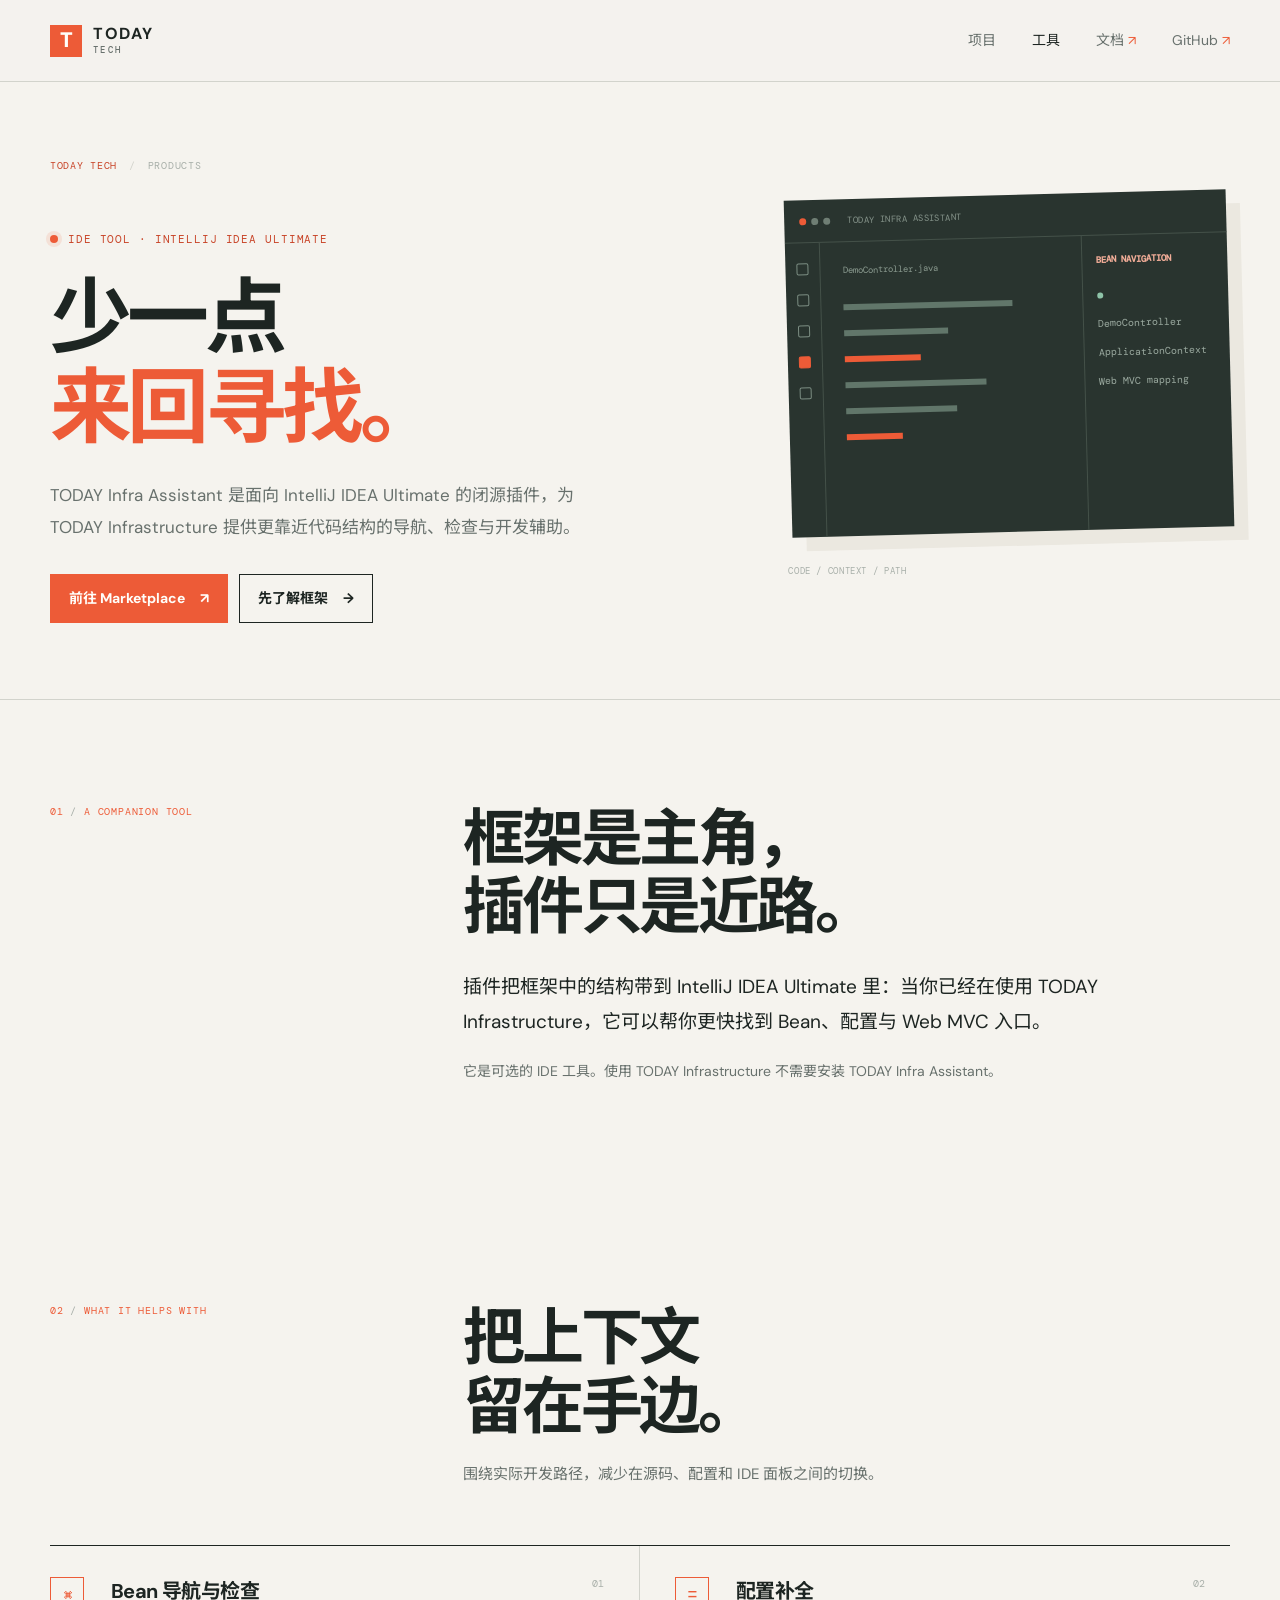
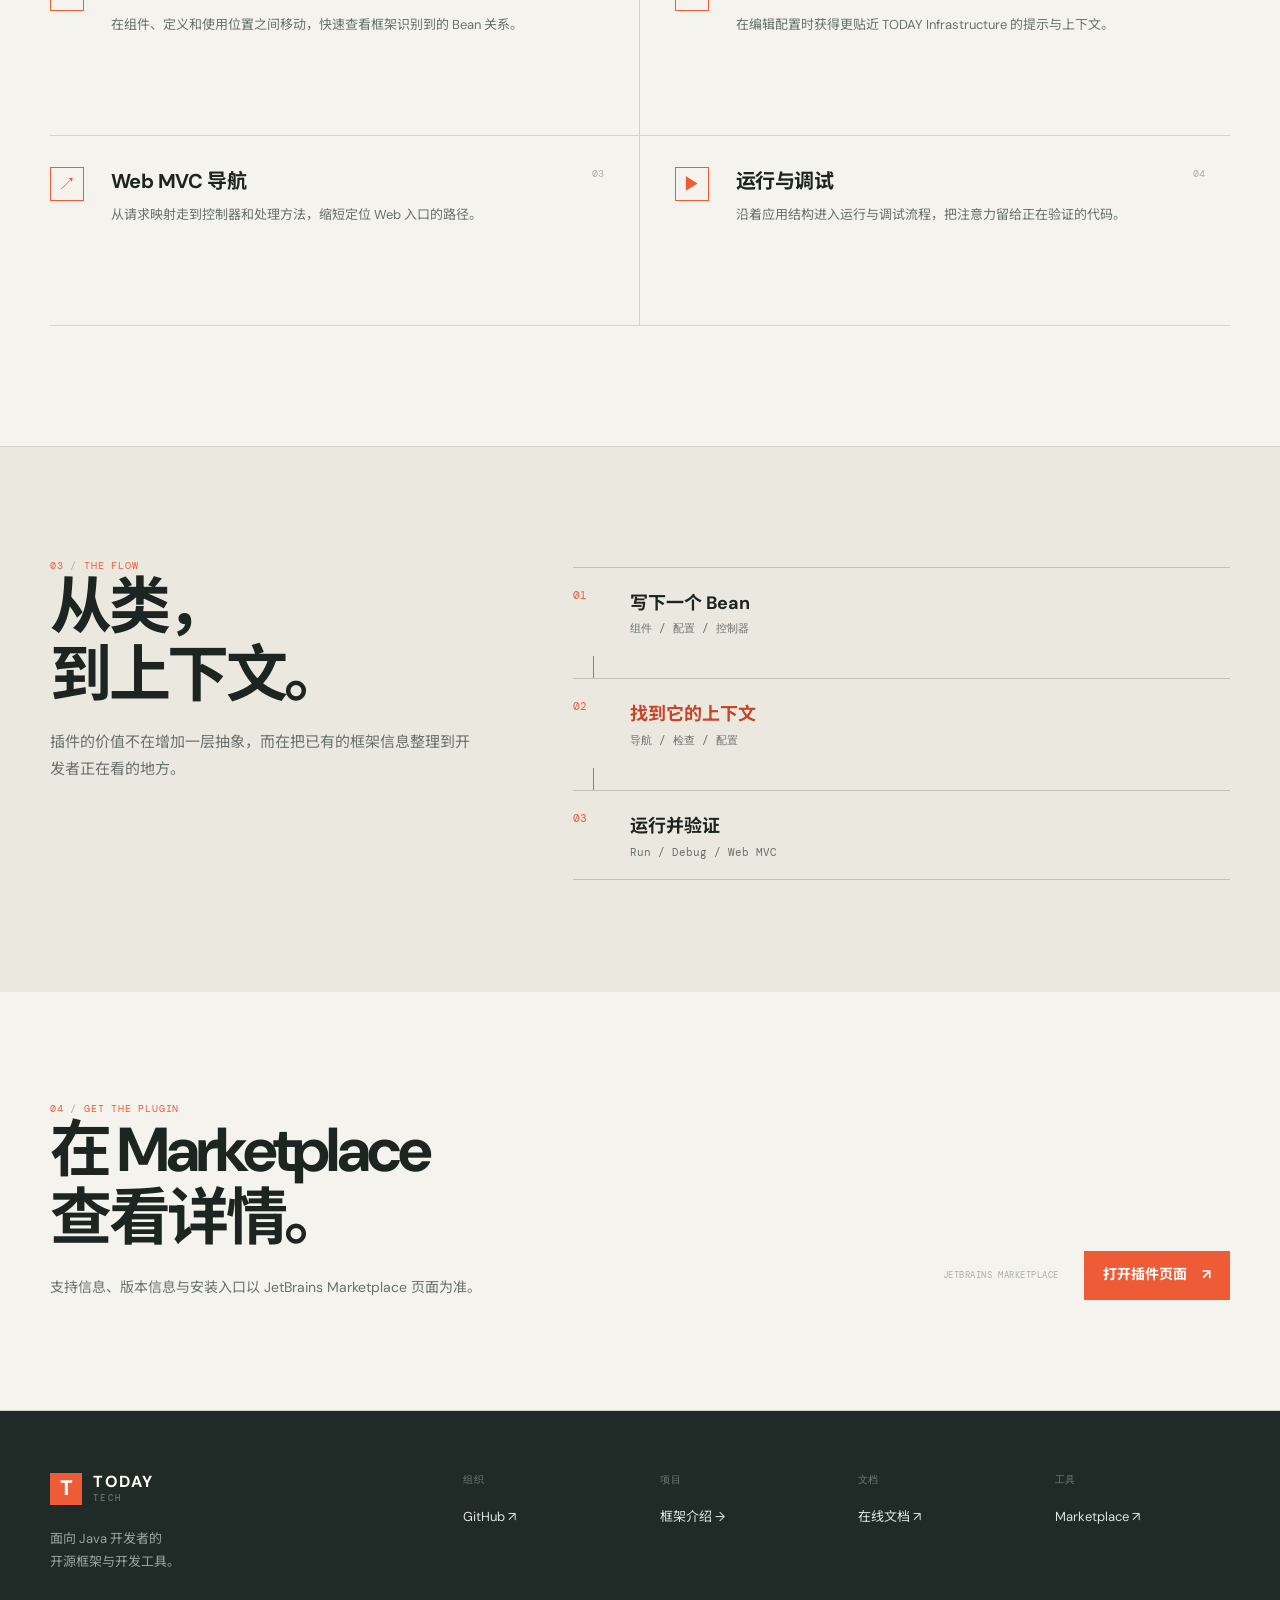
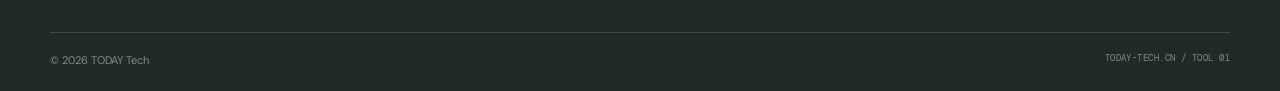
==== products/today-infra-assistant/index.html @ ea480387 "feat: build TODAY Tech static website" ====
<!doctype html>
<html lang="zh-CN">
<head>
  <meta charset="utf-8">
  <meta name="viewport" content="width=device-width, initial-scale=1">
  <meta name="description" content="TODAY Infra Assistant：面向 IntelliJ IDEA Ultimate 的 TODAY Infrastructure 开发辅助插件。">
  <title>TODAY Infra Assistant — TODAY Tech</title>
  <link rel="icon" href="../../logo.svg" type="image/svg+xml">
  <link rel="stylesheet" href="../../assets/css/site.css">
  <script src="../../assets/js/site.js" defer></script>
</head>
<body>
  <a class="skip-link" href="#main-content">跳到主要内容</a>
  <header class="site-header"><div class="container header-inner"><a class="wordmark" href="../../" aria-label="TODAY Tech 首页"><span class="wordmark-mark" aria-hidden="true">T</span><span><strong>TODAY</strong><small>TECH</small></span></a><button class="menu-toggle" type="button" aria-expanded="false" aria-controls="primary-nav"><span class="sr-only">打开导航</span><span aria-hidden="true"></span><span aria-hidden="true"></span></button><nav class="primary-nav" id="primary-nav" aria-label="主导航"><a href="../../#projects">项目</a><a href="../../#tools" aria-current="page">工具</a><a href="https://docs.today-tech.cn/today-infrastructure/" target="_blank" rel="noreferrer">文档<span class="external-mark" aria-hidden="true">↗</span></a><a href="https://github.com/today-tech" target="_blank" rel="noreferrer">GitHub<span class="external-mark" aria-hidden="true">↗</span></a></nav></div></header>

  <main id="main-content">
    <section class="page-hero assistant-hero section-rule"><div class="container page-hero-inner"><div><p class="breadcrumb"><a href="../../">TODAY TECH</a><span>/</span> PRODUCTS</p><p class="eyebrow"><span class="eyebrow-dot"></span>IDE TOOL · INTELLIJ IDEA ULTIMATE</p><h1>少一点<br><em>来回寻找。</em></h1><p class="page-lead">TODAY Infra Assistant 是面向 IntelliJ IDEA Ultimate 的闭源插件，为 TODAY Infrastructure 提供更靠近代码结构的导航、检查与开发辅助。</p><div class="button-row"><a class="button button-primary" href="https://plugins.jetbrains.com/plugin/36523-today-infra-assistant" target="_blank" rel="noreferrer">前往 Marketplace <span aria-hidden="true">↗</span></a><a class="button button-secondary" href="../../projects/today-infrastructure/">先了解框架 <span aria-hidden="true">→</span></a></div></div><div class="assistant-hero-visual" aria-hidden="true"><div class="assistant-window"><div class="window-bar"><span></span><span></span><span></span><b>TODAY INFRA ASSISTANT</b></div><div class="window-content"><div class="window-sidebar"><i></i><i></i><i></i><i class="on"></i><i></i></div><div class="window-code"><small>DemoController.java</small><div class="window-line w1"></div><div class="window-line w2"></div><div class="window-line w3 orange"></div><div class="window-line w4"></div><div class="window-line w5"></div><div class="window-line w6 orange"></div></div><div class="window-inspector"><strong>BEAN NAVIGATION</strong><span class="inspector-dot"></span><p>DemoController</p><p>ApplicationContext</p><p>Web MVC mapping</p></div></div></div><span class="visual-note">CODE / CONTEXT / PATH</span></div></div></section>

    <section class="content-section compact-section"><div class="container two-column-intro"><p class="section-index">01 <span>/</span> A COMPANION TOOL</p><div><h2>框架是主角，<br>插件只是近路。</h2><p class="large-copy">插件把框架中的结构带到 IntelliJ IDEA Ultimate 里：当你已经在使用 TODAY Infrastructure，它可以帮你更快找到 Bean、配置与 Web MVC 入口。</p><p class="muted-copy">它是可选的 IDE 工具。使用 TODAY Infrastructure 不需要安装 TODAY Infra Assistant。</p></div></div></section>

    <section class="features-section section-rule"><div class="container"><div class="section-heading"><p class="section-index">02 <span>/</span> WHAT IT HELPS WITH</p><div><h2>把上下文<br>留在手边。</h2><p class="heading-description">围绕实际开发路径，减少在源码、配置和 IDE 面板之间的切换。</p></div></div><div class="assistant-features"><article><span class="feature-icon">⌘</span><div><h3>Bean 导航与检查</h3><p>在组件、定义和使用位置之间移动，快速查看框架识别到的 Bean 关系。</p></div><span class="feature-number">01</span></article><article><span class="feature-icon">=</span><div><h3>配置补全</h3><p>在编辑配置时获得更贴近 TODAY Infrastructure 的提示与上下文。</p></div><span class="feature-number">02</span></article><article><span class="feature-icon">↗</span><div><h3>Web MVC 导航</h3><p>从请求映射走到控制器和处理方法，缩短定位 Web 入口的路径。</p></div><span class="feature-number">03</span></article><article><span class="feature-icon">▶</span><div><h3>运行与调试</h3><p>沿着应用结构进入运行与调试流程，把注意力留给正在验证的代码。</p></div><span class="feature-number">04</span></article></div></div></section>

    <section class="workflow-section"><div class="container workflow-grid"><div><p class="section-index">03 <span>/</span> THE FLOW</p><h2>从类，<br>到上下文。</h2><p class="heading-description">插件的价值不在增加一层抽象，而在把已有的框架信息整理到开发者正在看的地方。</p></div><div class="flow-diagram"><div class="flow-step"><span>01</span><strong>写下一个 Bean</strong><small>组件 / 配置 / 控制器</small></div><div class="flow-connector"></div><div class="flow-step active"><span>02</span><strong>找到它的上下文</strong><small>导航 / 检查 / 配置</small></div><div class="flow-connector"></div><div class="flow-step"><span>03</span><strong>运行并验证</strong><small>Run / Debug / Web MVC</small></div></div></div></section>

    <section class="marketplace-section section-rule"><div class="container marketplace-box"><div><p class="section-index">04 <span>/</span> GET THE PLUGIN</p><h2>在 Marketplace<br>查看详情。</h2><p>支持信息、版本信息与安装入口以 JetBrains Marketplace 页面为准。</p></div><div class="marketplace-action"><span class="marketplace-label">JETBRAINS MARKETPLACE</span><a class="button button-primary" href="https://plugins.jetbrains.com/plugin/36523-today-infra-assistant" target="_blank" rel="noreferrer">打开插件页面 <span aria-hidden="true">↗</span></a></div></div></section>
  </main>
  <footer class="site-footer"><div class="container footer-grid"><div class="footer-brand"><a class="wordmark wordmark-footer" href="../../"><span class="wordmark-mark" aria-hidden="true">T</span><span><strong>TODAY</strong><small>TECH</small></span></a><p>面向 Java 开发者的<br>开源框架与开发工具。</p></div><div class="footer-links"><div><span>组织</span><a href="https://github.com/today-tech" target="_blank" rel="noreferrer">GitHub ↗</a></div><div><span>项目</span><a href="../../projects/today-infrastructure/">框架介绍 →</a></div><div><span>文档</span><a href="https://docs.today-tech.cn/today-infrastructure/" target="_blank" rel="noreferrer">在线文档 ↗</a></div><div><span>工具</span><a href="https://plugins.jetbrains.com/plugin/36523-today-infra-assistant" target="_blank" rel="noreferrer">Marketplace ↗</a></div></div></div><div class="container footer-bottom"><span>© <span data-current-year>2026</span> TODAY Tech</span><span class="mono">TODAY-TECH.CN / TOOL 01</span></div></footer>
</body>
</html>
---- assets/css/site.css ----
@import url('https://fonts.googleapis.com/css2?family=DM+Mono:wght@400;500&family=DM+Sans:wght@400;500;600;700&family=Noto+Sans+SC:wght@400;500;700;900&display=swap');

:root {
  --paper: #f5f3ee;
  --paper-deep: #ebe8e0;
  --ink: #1d2522;
  --muted: #68716d;
  --faint: #a8afa9;
  --line: #d2d3cc;
  --accent: #ed5b37;
  --accent-dark: #c84428;
  --night: #202a27;
  --white: #fffefa;
  --mono: 'DM Mono', 'SFMono-Regular', Consolas, monospace;
  --sans: 'DM Sans', 'Noto Sans SC', -apple-system, BlinkMacSystemFont, 'Segoe UI', sans-serif;
  --max: 1180px;
}

* { box-sizing: border-box; }
html { scroll-behavior: smooth; }
body { margin: 0; background: var(--paper); color: var(--ink); font-family: var(--sans); font-size: 16px; line-height: 1.7; }
body::selection { background: var(--accent); color: var(--white); }
a { color: inherit; text-decoration: none; }
a:focus-visible, button:focus-visible { outline: 3px solid var(--accent); outline-offset: 4px; }
button { font: inherit; }
.container { width: min(calc(100% - 72px), var(--max)); margin: 0 auto; }
.section-rule { border-bottom: 1px solid var(--line); }
.sr-only { position: absolute; width: 1px; height: 1px; padding: 0; margin: -1px; overflow: hidden; clip: rect(0,0,0,0); white-space: nowrap; border: 0; }
.skip-link { position: fixed; z-index: 20; top: 12px; left: 12px; transform: translateY(-150%); padding: 8px 14px; background: var(--accent); color: var(--white); font-weight: 700; }
.skip-link:focus { transform: translateY(0); }
.mono, code, .eyebrow, .section-index, .project-badge, .breadcrumb, .marketplace-label { font-family: var(--mono); }

.site-header { height: 82px; border-bottom: 1px solid var(--line); background: rgba(245,243,238,.94); position: relative; z-index: 5; }
.header-inner { height: 100%; display: flex; align-items: center; justify-content: space-between; }
.wordmark { display: inline-flex; align-items: center; gap: 11px; line-height: 1; }
.wordmark-mark { display: grid; width: 32px; height: 32px; place-items: center; background: var(--accent); color: var(--white); font-size: 21px; font-weight: 900; letter-spacing: -.08em; }
.wordmark strong, .wordmark small { display: block; }
.wordmark strong { font-size: 16px; letter-spacing: .1em; }
.wordmark small { margin-top: 4px; color: var(--muted); font: 500 9px/1 var(--mono); letter-spacing: .25em; }
.primary-nav { display: flex; align-items: center; gap: 36px; font-size: 14px; }
.primary-nav a { color: var(--muted); transition: color .2s ease; }
.primary-nav a:hover, .primary-nav a[aria-current='page'] { color: var(--ink); }
.external-mark { margin-left: 4px; color: var(--accent); font-size: 13px; }
.menu-toggle { display: none; border: 0; background: transparent; padding: 10px; cursor: pointer; }
.menu-toggle > span:not(.sr-only) { display: block; width: 22px; height: 1px; margin: 5px; background: var(--ink); }

.hero { overflow: hidden; }
.hero-grid { min-height: 642px; display: grid; grid-template-columns: minmax(0, 1fr) minmax(460px, 1fr); align-items: center; gap: 55px; padding: 74px 0 64px; }
.eyebrow { display: flex; align-items: center; gap: 10px; margin: 0 0 24px; color: var(--accent-dark); font-size: 11px; letter-spacing: .08em; }
.eyebrow-dot { width: 8px; height: 8px; border-radius: 50%; background: var(--accent); box-shadow: 0 0 0 4px rgba(237,91,55,.12); }
h1, h2, h3, p { margin-top: 0; }
h1, h2, h3 { letter-spacing: -.055em; line-height: 1.1; }
h1 { margin-bottom: 27px; font-size: clamp(54px, 7vw, 88px); font-weight: 700; }
h1 em, h2 em { color: var(--accent); font-style: normal; }
.hero-intro, .page-lead { max-width: 520px; margin-bottom: 31px; color: var(--muted); font-size: 17px; line-height: 1.85; }
.button-row { display: flex; flex-wrap: wrap; gap: 11px; align-items: center; }
.button { display: inline-flex; min-height: 49px; align-items: center; justify-content: center; gap: 15px; padding: 11px 18px; border: 1px solid var(--ink); font-size: 14px; font-weight: 700; transition: transform .2s ease, background .2s ease, color .2s ease; }
.button:hover { transform: translateY(-2px); }
.button-primary { border-color: var(--accent); background: var(--accent); color: var(--white); }
.button-primary:hover { border-color: var(--accent-dark); background: var(--accent-dark); }
.button-secondary { background: transparent; }
.button-secondary:hover { background: var(--ink); color: var(--white); }
.hero-note { display: flex; align-items: center; gap: 14px; margin: 30px 0 0; color: var(--faint); font-size: 12px; }
.hero-note .mono { color: var(--accent-dark); font-size: 10px; letter-spacing: .06em; }
.hero-diagram { width: 100%; color: var(--line); }
.hero-diagram svg { display: block; width: 100%; height: auto; overflow: visible; }
.diagram-line { fill: none; stroke: var(--accent); stroke-width: 1.5; stroke-dasharray: 5 6; }
.diagram-line-muted { stroke: #9aa49e; }
.diagram-node rect { fill: var(--paper); stroke: #8f9992; stroke-width: 1.2; }
.diagram-node-core rect { fill: var(--night); stroke: var(--night); }
.diagram-node text, .diagram-label text { font-family: var(--sans); }
.diagram-node .node-kicker { fill: var(--accent); font: 10px var(--mono); letter-spacing: .05em; }
.diagram-node-core .node-kicker { fill: #f6a893; }
.diagram-node .node-title { fill: var(--ink); font-size: 19px; font-weight: 700; }
.diagram-node-core .node-title { fill: var(--white); }
.diagram-node circle { fill: var(--accent); }
.diagram-label rect { fill: var(--accent); }
.diagram-label-light rect { fill: var(--paper-deep); }
.diagram-label text { fill: var(--white); font-size: 11px; }
.diagram-label-light text { fill: var(--muted); }
.diagram-caption, .diagram-baseline { fill: #9ba39d; font: 10px var(--mono); letter-spacing: .04em; }
.diagram-baseline { stroke: #c4c8c1; fill: none; }

.intro-strip { background: var(--night); color: var(--white); }
.intro-strip-inner { display: grid; grid-template-columns: 1fr 2fr; align-items: center; gap: 30px; padding: 55px 0 59px; }
.section-index { margin-bottom: 0; color: var(--accent); font-size: 10px; letter-spacing: .08em; line-height: 1.4; }
.section-index span { color: var(--faint); }
.intro-statement { margin: 0; font-size: clamp(22px, 3vw, 32px); font-weight: 500; letter-spacing: -.035em; line-height: 1.55; }

.content-section { padding: 122px 0; }
.section-heading { display: grid; grid-template-columns: 1fr 2fr; gap: 30px; margin-bottom: 57px; }
.section-heading h2, .two-column-intro h2, .start-box h2, .quickstart-grid h2, .details-grid h2, .cta-box h2, .workflow-grid h2, .marketplace-box h2 { margin-bottom: 20px; font-size: clamp(38px, 5vw, 62px); font-weight: 700; }
.heading-description { max-width: 420px; margin-bottom: 0; color: var(--muted); font-size: 15px; line-height: 1.8; }
.feature-project { display: grid; grid-template-columns: 1.35fr 1fr; min-height: 420px; border-top: 1px solid var(--ink); border-bottom: 1px solid var(--ink); }
.feature-project-main { padding: 58px 50px 57px 0; }
.project-identity { display: flex; align-items: center; gap: 13px; margin-bottom: 23px; }
.project-identity img { width: 32px; height: 32px; object-fit: contain; }
.project-identity .project-badge { margin-bottom: 0; }
.project-badge { margin-bottom: 23px; color: var(--accent-dark); font-size: 10px; letter-spacing: .06em; }
.project-badge span { padding: 0 5px; color: var(--faint); }
.feature-project h3, .tool-feature h3 { margin-bottom: 22px; font-size: clamp(43px, 6vw, 70px); }
.feature-project h3 span, .tool-feature h3 span { color: var(--accent); }
.feature-project-main p, .tool-feature-copy p { max-width: 510px; margin-bottom: 27px; color: var(--muted); line-height: 1.85; }
.text-link { display: inline-flex; align-items: center; gap: 12px; border-bottom: 1px solid currentColor; padding-bottom: 2px; color: var(--accent-dark); font-weight: 700; font-size: 14px; }
.text-link span { font-size: 20px; line-height: 12px; transition: transform .2s ease; }
.text-link:hover span { transform: translateX(4px); }
.feature-project-aside { padding: 58px 0 35px 50px; border-left: 1px solid var(--line); }
.aside-label { margin-bottom: 22px; color: var(--faint); font: 10px var(--mono); letter-spacing: .08em; }
.capability-list { padding: 0; margin: 0; list-style: none; }
.capability-list li { display: grid; grid-template-columns: 35px 1fr; gap: 2px 12px; padding: 17px 0; border-top: 1px solid var(--line); }
.capability-list li:last-child { border-bottom: 1px solid var(--line); }
.capability-list span { grid-row: span 2; color: var(--accent); font: 10px var(--mono); }
.capability-list strong { font-size: 15px; }
.capability-list small { color: var(--muted); font-size: 12px; }

.tool-section { padding-top: 0; }
.tool-feature { display: grid; grid-template-columns: 1fr 1fr; gap: 70px; align-items: center; padding: 64px 0; border-top: 1px solid var(--line); border-bottom: 1px solid var(--line); }
.tool-feature-copy h3 { margin-bottom: 22px; }
.tool-sketch { min-height: 335px; padding: 12px; background: #27322e; box-shadow: 18px 18px 0 var(--paper-deep); transform: rotate(1.5deg); color: #ccd3cd; font-family: var(--mono); font-size: 10px; }
.tool-sketch-top, .tool-sketch-foot { display: flex; justify-content: space-between; padding: 8px 9px; color: #7f9187; font-size: 9px; letter-spacing: .05em; }
.tool-sketch-body { display: grid; grid-template-columns: 32px 1fr 145px; min-height: 245px; border: 1px solid #41504a; }
.sketch-tree { padding: 17px 10px; border-right: 1px solid #41504a; }
.sketch-tree i { display: block; width: 11px; height: 11px; margin-bottom: 16px; border: 1px solid #7c9185; border-radius: 2px; }
.sketch-tree i.active { background: var(--accent); border-color: var(--accent); }
.sketch-editor { padding: 31px 23px; border-right: 1px solid #41504a; }
.code-line { display: block; height: 6px; margin-bottom: 17px; background: #60766b; }
.code-line.long { width: 78%; }.code-line.mid { width: 53%; }.code-line.short { width: 35%; }.code-line.shorter { width: 24%; }.code-line.accent { background: var(--accent); }
.sketch-panel { padding: 17px 13px; color: #84958b; }
.panel-title { display: block; margin-bottom: 18px; color: #f1b19f; font-size: 9px; }.panel-item { display: block; margin: 13px 0; }.active-item { color: #e9eee9; }
.tool-sketch-foot { border-top: 1px solid #41504a; }

.start-section { padding: 90px 0; background: var(--accent); color: var(--white); }
.start-box { display: grid; grid-template-columns: 1fr 1fr; gap: 50px; align-items: end; }
.start-box .section-index { color: #ffd5c8; }.start-box .section-index span { color: #faac99; }.start-box h2 { margin-bottom: 0; }.start-copy { max-width: 400px; }.start-copy p { margin-bottom: 24px; color: #ffe9e2; line-height: 1.85; }.text-link-light { color: var(--white); }

.site-footer { padding: 62px 0 22px; background: var(--night); color: var(--white); }
.footer-grid { display: grid; grid-template-columns: 1fr 2fr; gap: 30px; padding-bottom: 58px; }
.wordmark-footer .wordmark-mark { background: var(--accent); }.footer-brand p { margin: 22px 0 0; color: #99a39e; font-size: 13px; line-height: 1.8; }
.footer-links { display: grid; grid-template-columns: repeat(4, 1fr); gap: 22px; }.footer-links div > span { display: block; margin-bottom: 15px; color: #6f7b75; font: 10px var(--mono); letter-spacing: .06em; }.footer-links a { color: #dfe5df; font-size: 13px; }.footer-links a:hover { color: var(--accent); }
.footer-bottom { display: flex; justify-content: space-between; padding-top: 18px; border-top: 1px solid #3d4943; color: #7f8c85; font-size: 11px; }.footer-bottom .mono { font-size: 9px; letter-spacing: .05em; }

/* Interior pages */
.page-hero { min-height: 590px; display: flex; align-items: center; overflow: hidden; }
.page-hero-inner { display: grid; grid-template-columns: 1.15fr .85fr; gap: 70px; align-items: center; padding: 75px 0 78px; }
.breadcrumb { display: flex; gap: 12px; margin-bottom: 56px; color: var(--faint); font-size: 10px; letter-spacing: .07em; }.breadcrumb a { color: var(--accent-dark); }.breadcrumb span { color: var(--line); }
.page-hero h1 { font-size: clamp(53px, 7vw, 82px); }.page-lead { max-width: 575px; }
.page-hero-aside { min-height: 335px; position: relative; display: flex; flex-direction: column; justify-content: center; padding: 48px; border: 1px solid var(--line); background: var(--paper-deep); }.framework-mark::before, .framework-mark::after { content: ''; position: absolute; background: var(--accent); }.framework-mark::before { top: 28px; right: 28px; width: 9px; height: 9px; }.framework-mark::after { right: 30px; bottom: 28px; width: 70px; height: 1px; }.framework-mark img { position: absolute; top: 32px; left: 38px; width: 40px; height: 40px; object-fit: contain; }.framework-mark span { color: var(--accent-dark); font: 12px var(--mono); letter-spacing: .13em; }.framework-mark strong { margin: -15px 0 0 -6px; color: var(--night); font-size: clamp(190px, 24vw, 300px); line-height: .95; letter-spacing: -.16em; }.framework-mark small { position: absolute; right: 38px; bottom: 48px; color: var(--muted); font-size: 13px; line-height: 1.7; }
.compact-section { padding-top: 105px; padding-bottom: 110px; }.two-column-intro { display: grid; grid-template-columns: 1fr 2fr; gap: 30px; }.two-column-intro h2 { margin-bottom: 28px; }.large-copy { max-width: 650px; margin-bottom: 19px; font-size: 19px; line-height: 1.85; }.muted-copy { max-width: 650px; margin-bottom: 0; color: var(--muted); font-size: 14px; line-height: 1.85; }
.capabilities-section { padding: 110px 0 120px; background: var(--paper-deep); }.capabilities-grid { display: grid; grid-template-columns: repeat(3, 1fr); border-top: 1px solid var(--line); border-left: 1px solid var(--line); }.capabilities-grid article { min-height: 218px; padding: 29px 30px; border-right: 1px solid var(--line); border-bottom: 1px solid var(--line); }.capability-number { color: var(--accent); font: 10px var(--mono); }.capabilities-grid h3 { margin: 28px 0 9px; font-size: 22px; letter-spacing: -.03em; }.capabilities-grid p { margin: 0; color: var(--muted); font-size: 13px; line-height: 1.8; }.capabilities-grid code { color: var(--accent-dark); font-size: 12px; }
.quickstart-section { padding: 120px 0; }.quickstart-grid { display: grid; grid-template-columns: .8fr 1.2fr; gap: 85px; align-items: start; }.quickstart-grid .heading-description { margin-top: 32px; }.code-card { overflow: hidden; background: var(--night); color: #d7ded8; box-shadow: 14px 14px 0 var(--paper-deep); }.code-card-head, .code-card-foot { display: flex; justify-content: space-between; padding: 14px 20px; border-bottom: 1px solid #3d4943; color: #89958e; font: 10px var(--mono); }.code-card-foot { border-top: 1px solid #3d4943; border-bottom: 0; }.code-card pre { min-height: 310px; margin: 0; padding: 28px 25px; overflow: auto; font: 13px/1.9 var(--mono); }.code-annotation { color: #f59c7e; }.code-keyword { color: #95c6bd; }.code-string { color: #efc579; }
.details-section { padding: 110px 0; background: var(--paper-deep); }.details-grid { display: grid; grid-template-columns: 1fr 2fr; gap: 30px; }.details-list > div { display: grid; grid-template-columns: 1fr 1fr; gap: 3px 20px; padding: 18px 0; border-top: 1px solid var(--line); }.details-list > div:last-child { border-bottom: 1px solid var(--line); }.details-list span { color: var(--muted); font: 11px var(--mono); }.details-list strong { text-align: right; font-size: 14px; }.details-list p { grid-column: 1 / -1; margin: 6px 0 0; color: var(--muted); font-size: 13px; }.details-list code { color: var(--accent-dark); }
.cta-section { padding: 95px 0; background: var(--accent); color: var(--white); }.cta-box { display: flex; justify-content: space-between; align-items: end; gap: 30px; }.cta-box .section-index { color: #ffd5c8; }.cta-box h2 { margin-bottom: 0; }.cta-box .button-primary { border-color: var(--white); background: var(--white); color: var(--accent-dark); }.cta-box .button-primary:hover { background: var(--night); border-color: var(--night); color: var(--white); }

.assistant-hero { background: var(--paper); }.assistant-hero .page-hero-inner { padding-bottom: 76px; }.assistant-hero-visual { position: relative; padding: 18px 0 25px 30px; }.assistant-window { position: relative; overflow: hidden; background: #29342f; color: #cbd6cd; box-shadow: 14px 14px 0 var(--paper-deep); transform: rotate(-1.5deg); }.window-bar { display: flex; align-items: center; gap: 5px; padding: 15px; border-bottom: 1px solid #445149; }.window-bar > span { width: 7px; height: 7px; border-radius: 50%; background: #6f7e74; }.window-bar > span:first-child { background: var(--accent); }.window-bar b { margin-left: 12px; color: #85938a; font: 9px var(--mono); letter-spacing: .05em; }.window-content { display: grid; grid-template-columns: 35px 1fr 145px; min-height: 294px; }.window-sidebar { padding: 20px 11px; border-right: 1px solid #445149; }.window-sidebar i { display: block; width: 12px; height: 12px; margin-bottom: 19px; border: 1px solid #7c8e83; border-radius: 2px; }.window-sidebar i.on { border-color: var(--accent); background: var(--accent); }.window-code { padding: 22px; border-right: 1px solid #445149; }.window-code small { display: block; margin-bottom: 28px; color: #8c9c91; font: 9px var(--mono); }.window-line { height: 6px; margin-bottom: 20px; background: #61766a; }.window-line.w1 { width: 78%; }.window-line.w2 { width: 48%; }.window-line.w3 { width: 35%; }.window-line.w4 { width: 65%; }.window-line.w5 { width: 51%; }.window-line.w6 { width: 26%; }.window-line.orange { background: var(--accent); }.window-inspector { padding: 18px 14px; font: 10px var(--mono); }.window-inspector strong { display: block; margin-bottom: 23px; color: #f2ad98; font-size: 9px; }.window-inspector p { margin: 15px 0; color: #9baaa0; line-height: 1.4; }.inspector-dot { display: inline-block; width: 6px; height: 6px; margin-right: 6px; border-radius: 50%; background: #8ec3a8; }.visual-note { display: block; margin-top: 33px; color: var(--faint); font: 9px var(--mono); letter-spacing: .07em; }
.features-section { padding: 110px 0 120px; }.assistant-features { display: grid; grid-template-columns: 1fr 1fr; border-top: 1px solid var(--ink); }.assistant-features article { display: grid; grid-template-columns: 46px 1fr 30px; gap: 15px; min-height: 190px; padding: 31px 25px 31px 0; border-bottom: 1px solid var(--line); }.assistant-features article:nth-child(odd) { border-right: 1px solid var(--line); padding-right: 35px; }.assistant-features article:nth-child(even) { padding-left: 35px; }.feature-icon { display: grid; width: 34px; height: 34px; place-items: center; border: 1px solid var(--accent); color: var(--accent); font: 18px var(--mono); }.assistant-features h3 { margin: 3px 0 11px; font-size: 20px; letter-spacing: -.03em; }.assistant-features p { margin: 0; color: var(--muted); font-size: 13px; line-height: 1.8; }.feature-number { color: var(--faint); font: 10px var(--mono); text-align: right; }
.workflow-section { padding: 112px 0; background: var(--paper-deep); }.workflow-grid { display: grid; grid-template-columns: .8fr 1.2fr; gap: 85px; }.flow-diagram { padding-top: 8px; }.flow-step { display: grid; grid-template-columns: 42px 1fr; gap: 3px 15px; padding: 20px 0; border-top: 1px solid #bfc3bb; }.flow-step:last-child { border-bottom: 1px solid #bfc3bb; }.flow-step span { grid-row: span 2; color: var(--accent); font: 11px var(--mono); }.flow-step strong { font-size: 18px; }.flow-step small { color: var(--muted); font: 11px var(--mono); }.flow-step.active strong { color: var(--accent-dark); }.flow-connector { width: 1px; height: 22px; margin-left: 20px; background: var(--accent); }
.marketplace-section { padding: 110px 0; }.marketplace-box { display: flex; justify-content: space-between; align-items: end; gap: 50px; }.marketplace-box h2 { margin-bottom: 24px; }.marketplace-box p:not(.section-index) { margin-bottom: 0; color: var(--muted); font-size: 14px; }.marketplace-action { display: flex; align-items: center; gap: 25px; }.marketplace-label { color: var(--faint); font-size: 9px; letter-spacing: .06em; }

@media (max-width: 900px) {
  .container { width: min(calc(100% - 48px), var(--max)); }
  .hero-grid, .page-hero-inner { grid-template-columns: 1fr; gap: 50px; }.hero-grid { padding-top: 70px; }.hero-diagram { max-width: 650px; margin: 0 auto; }.page-hero { min-height: auto; }.page-hero-aside { max-width: 510px; min-height: 285px; }.assistant-hero-visual { max-width: 600px; margin: 0 auto; }
  .feature-project, .tool-feature { gap: 30px; }.tool-feature { grid-template-columns: 1fr; }.tool-sketch { max-width: 600px; }.feature-project-main { padding-right: 25px; }.feature-project-aside { padding-left: 25px; }
  .quickstart-grid, .workflow-grid { gap: 45px; }.footer-grid { grid-template-columns: 1fr 2fr; }
}

@media (max-width: 760px) {
  .container { width: min(calc(100% - 36px), var(--max)); }.site-header { height: 70px; }.menu-toggle { display: block; }.primary-nav { display: none; position: absolute; top: 70px; right: 18px; left: 18px; padding: 13px; border: 1px solid var(--line); background: var(--paper); box-shadow: 7px 7px 0 var(--paper-deep); }.primary-nav.is-open { display: grid; gap: 0; }.primary-nav a { padding: 12px 10px; border-bottom: 1px solid var(--line); }.primary-nav a:last-child { border-bottom: 0; }
  .hero-grid { min-height: auto; padding: 65px 0 49px; }.hero-intro, .page-lead { font-size: 16px; }.hero-diagram { margin-top: 15px; margin-left: -10px; width: calc(100% + 20px); }.intro-strip-inner, .section-heading, .two-column-intro, .details-grid, .start-box, .footer-grid { grid-template-columns: 1fr; gap: 25px; }.intro-strip-inner { padding: 41px 0 45px; }.content-section { padding: 80px 0; }.section-heading { margin-bottom: 38px; }.feature-project { grid-template-columns: 1fr; }.feature-project-main { padding: 40px 0 37px; }.feature-project-aside { padding: 34px 0 12px; border-top: 1px solid var(--line); border-left: 0; }.tool-feature { padding: 40px 0; }.start-section { padding: 66px 0; }.start-copy { max-width: none; }.footer-grid { padding-bottom: 44px; }.footer-links { grid-template-columns: repeat(2, 1fr); gap: 28px 15px; }.footer-bottom { display: block; }.footer-bottom .mono { display: block; margin-top: 10px; }
  .breadcrumb { margin-bottom: 40px; }.page-hero-inner { padding: 50px 0 60px; }.page-hero-aside { min-height: 230px; }.framework-mark strong { font-size: 180px; }.framework-mark small { right: 24px; bottom: 30px; }.compact-section { padding: 75px 0 80px; }.capabilities-section, .features-section { padding: 80px 0; }.capabilities-grid { grid-template-columns: 1fr 1fr; }.capabilities-grid article { min-height: 190px; padding: 22px 18px; }.capabilities-grid h3 { margin-top: 22px; font-size: 19px; }.quickstart-section, .workflow-section, .marketplace-section, .details-section { padding: 80px 0; }.quickstart-grid, .workflow-grid { grid-template-columns: 1fr; gap: 43px; }.code-card pre { font-size: 11px; }.cta-section { padding: 70px 0; }.cta-box, .marketplace-box { display: block; }.cta-box .button, .marketplace-action { margin-top: 32px; }.assistant-features { grid-template-columns: 1fr; }.assistant-features article:nth-child(odd), .assistant-features article:nth-child(even) { padding: 25px 0; border-right: 0; }.assistant-hero-visual { padding-left: 0; }.window-content { grid-template-columns: 29px 1fr 112px; }.window-code { padding: 20px 14px; }.window-inspector { padding: 15px 9px; font-size: 9px; }
}

@media (max-width: 430px) {
  h1 { font-size: 48px; }.section-heading h2, .two-column-intro h2, .start-box h2, .quickstart-grid h2, .details-grid h2, .cta-box h2, .workflow-grid h2, .marketplace-box h2 { font-size: 38px; }.feature-project h3, .tool-feature h3 { font-size: 43px; }.button { width: 100%; }.button-row { align-items: stretch; }.hero-note { display: block; }.hero-note .mono { display: block; margin-bottom: 7px; }.capabilities-grid { grid-template-columns: 1fr; }.capabilities-grid article { min-height: auto; }.details-list strong { font-size: 12px; text-align: right; }.marketplace-action { display: block; }.marketplace-label { display: block; margin-bottom: 18px; }
}

@media (prefers-reduced-motion: reduce) { html { scroll-behavior: auto; } *, *::before, *::after { transition-duration: .01ms !important; animation-duration: .01ms !important; animation-iteration-count: 1 !important; } }
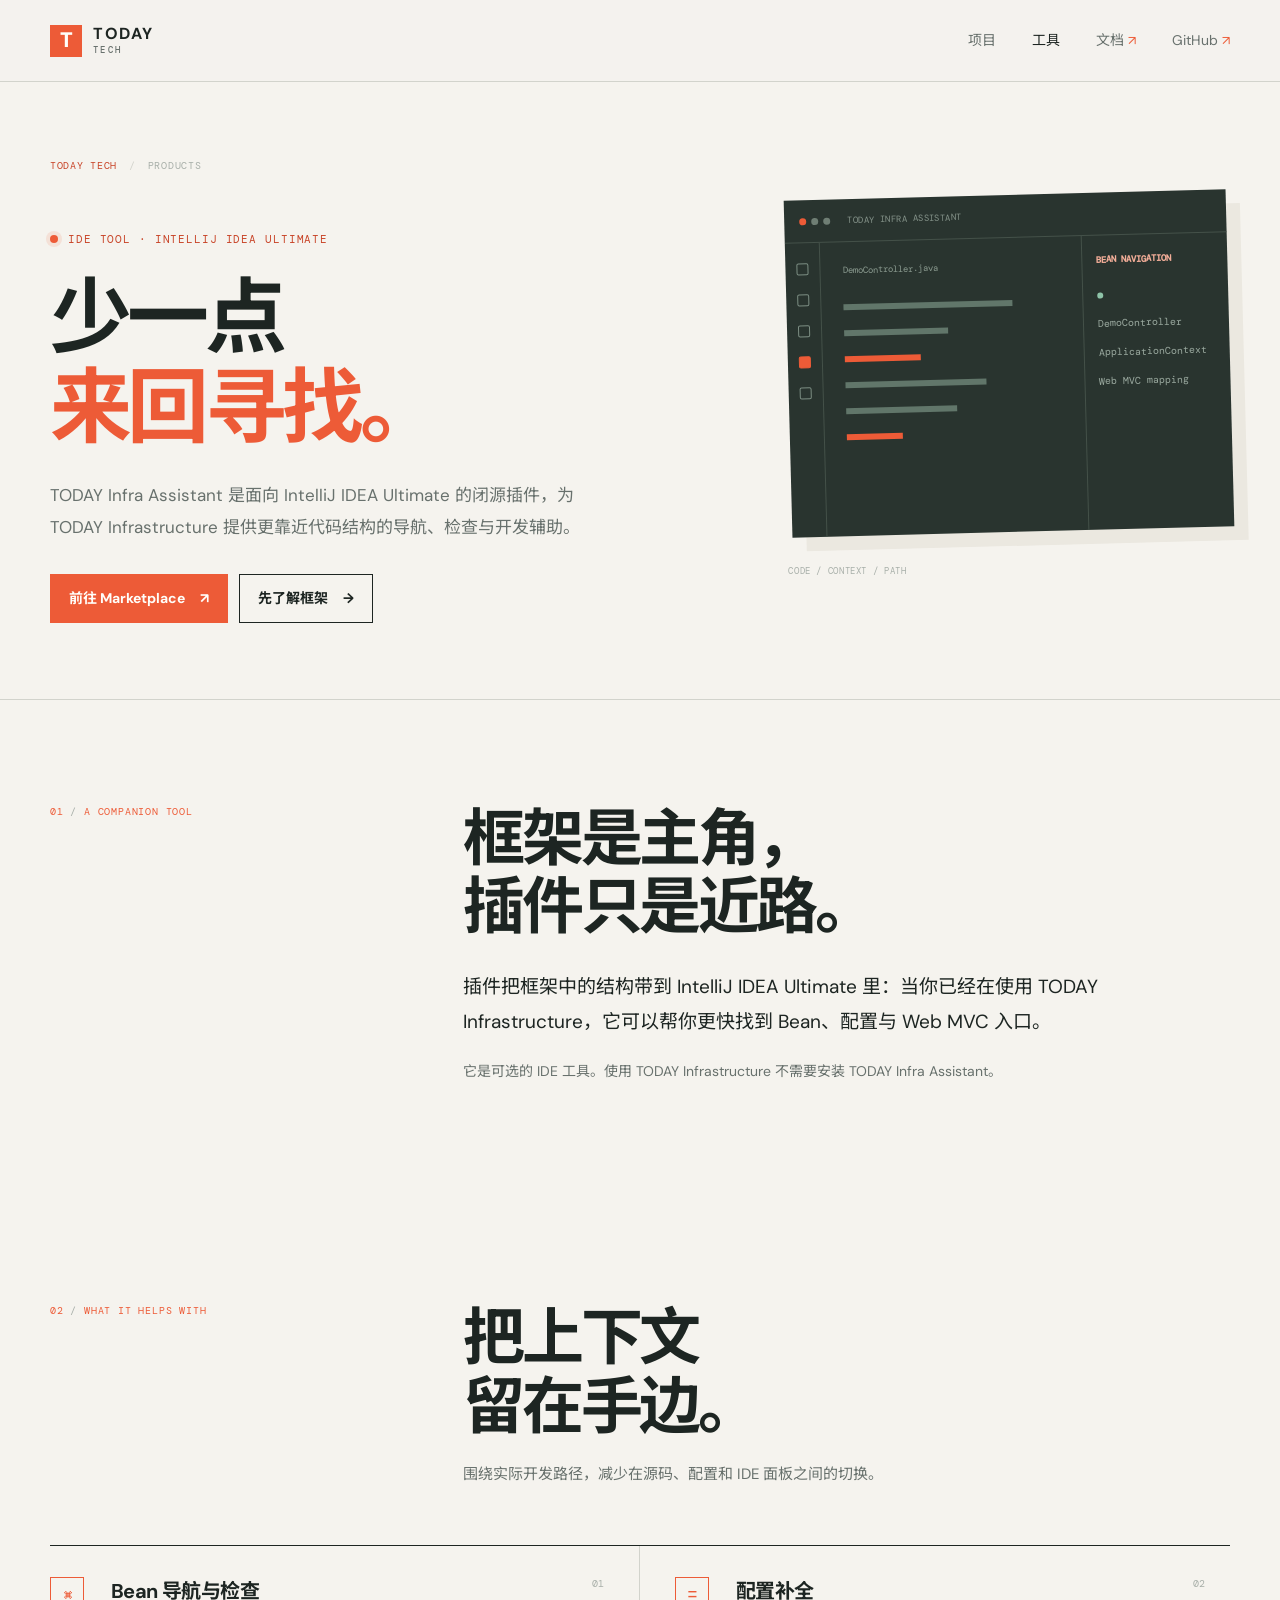
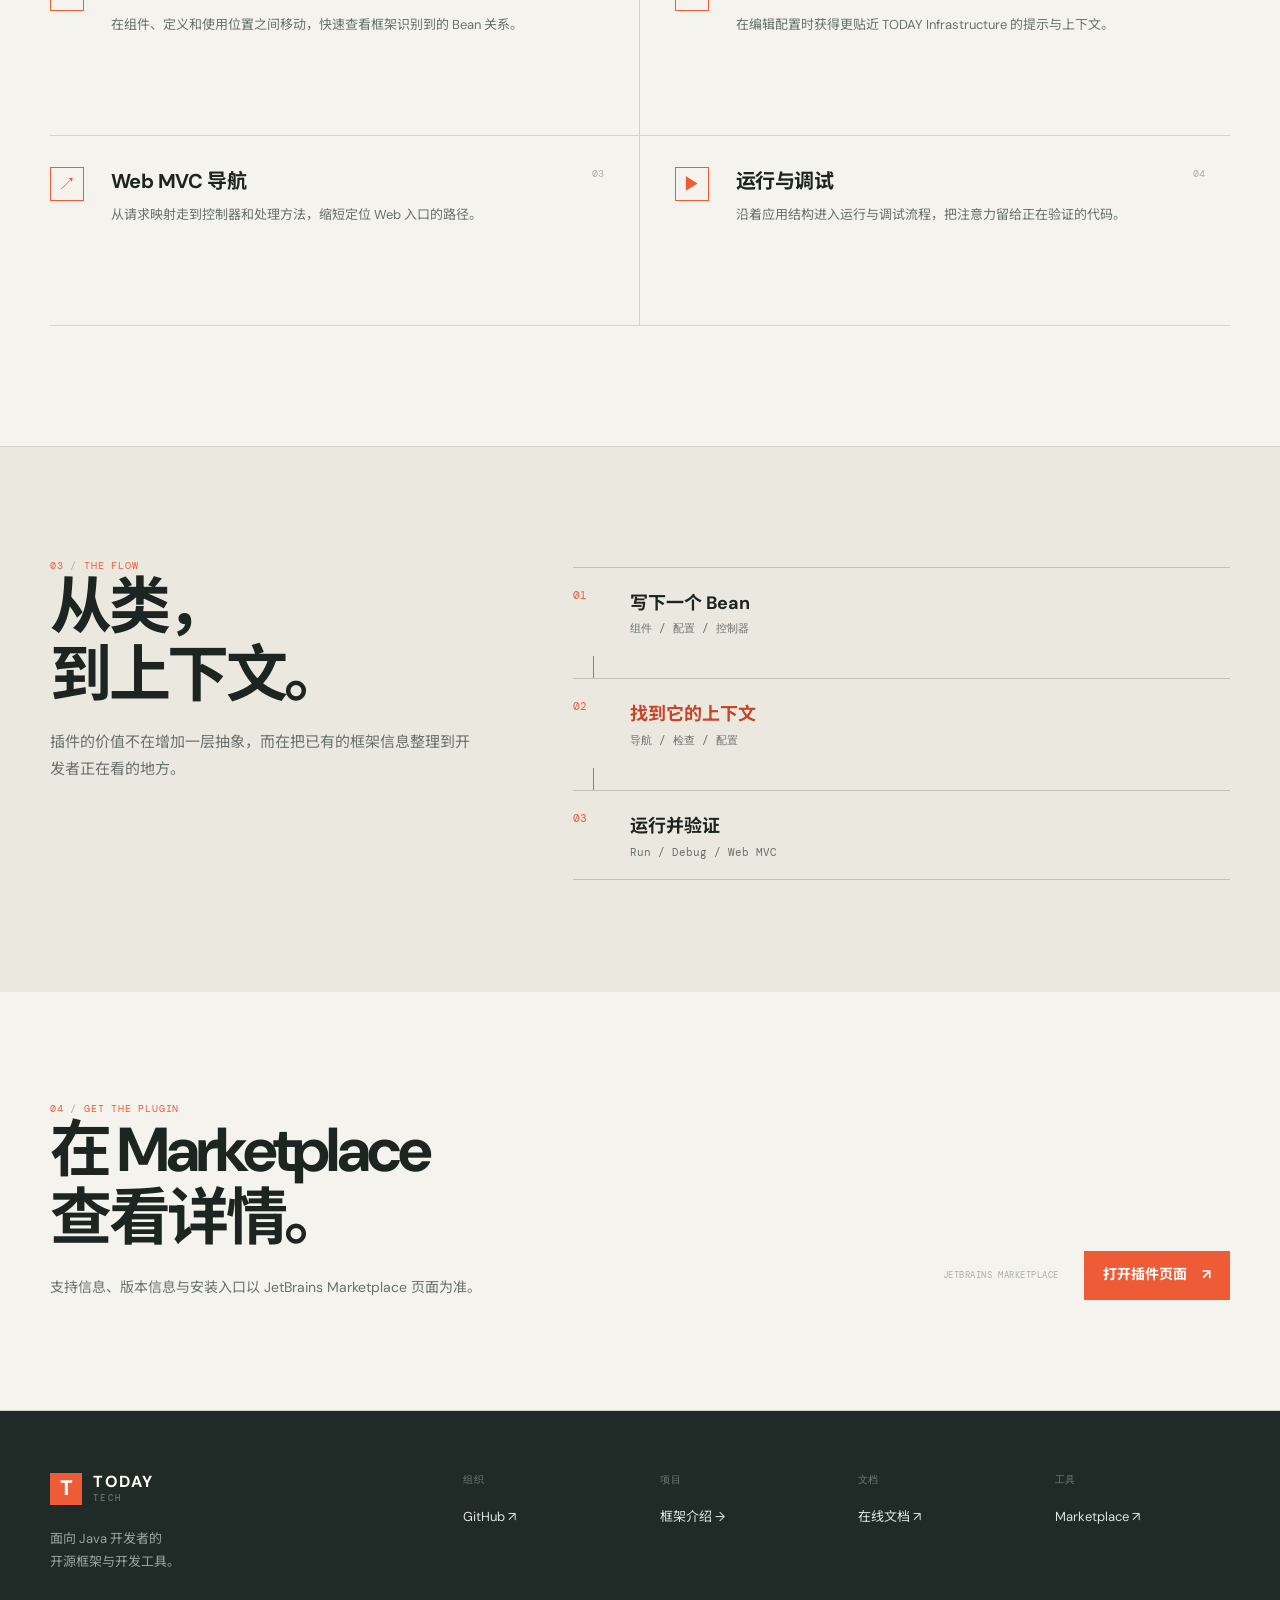
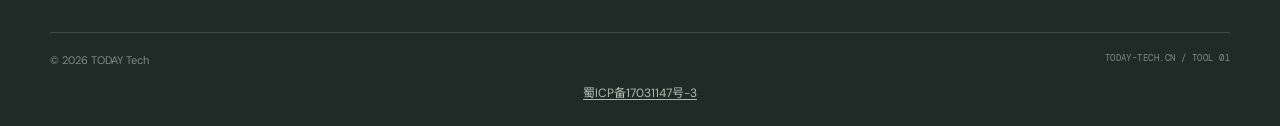
==== commit 6ed6627b: "feat: add site SEO metadata and ICP filing notice" ====
--- a/products/today-infra-assistant/index.html
+++ b/products/today-infra-assistant/index.html
@@ -4,7 +4,15 @@
   <meta charset="utf-8">
   <meta name="viewport" content="width=device-width, initial-scale=1">
   <meta name="description" content="TODAY Infra Assistant：面向 IntelliJ IDEA Ultimate 的 TODAY Infrastructure 开发辅助插件。">
+  <meta name="theme-color" content="#f5f3ee">
   <title>TODAY Infra Assistant — TODAY Tech</title>
+  <link rel="canonical" href="https://today-tech.cn/products/today-infra-assistant/">
+  <meta property="og:type" content="website">
+  <meta property="og:site_name" content="TODAY Tech">
+  <meta property="og:locale" content="zh_CN">
+  <meta property="og:title" content="TODAY Infra Assistant — IntelliJ IDEA 开发辅助插件">
+  <meta property="og:description" content="面向 IntelliJ IDEA Ultimate 的 TODAY Infrastructure 开发辅助插件。">
+  <meta property="og:url" content="https://today-tech.cn/products/today-infra-assistant/">
   <link rel="icon" href="../../logo.svg" type="image/svg+xml">
   <link rel="stylesheet" href="../../assets/css/site.css">
   <script src="../../assets/js/site.js" defer></script>
@@ -24,6 +32,8 @@
 
     <section class="marketplace-section section-rule"><div class="container marketplace-box"><div><p class="section-index">04 <span>/</span> GET THE PLUGIN</p><h2>在 Marketplace<br>查看详情。</h2><p>支持信息、版本信息与安装入口以 JetBrains Marketplace 页面为准。</p></div><div class="marketplace-action"><span class="marketplace-label">JETBRAINS MARKETPLACE</span><a class="button button-primary" href="https://plugins.jetbrains.com/plugin/36523-today-infra-assistant" target="_blank" rel="noreferrer">打开插件页面 <span aria-hidden="true">↗</span></a></div></div></section>
   </main>
-  <footer class="site-footer"><div class="container footer-grid"><div class="footer-brand"><a class="wordmark wordmark-footer" href="../../"><span class="wordmark-mark" aria-hidden="true">T</span><span><strong>TODAY</strong><small>TECH</small></span></a><p>面向 Java 开发者的<br>开源框架与开发工具。</p></div><div class="footer-links"><div><span>组织</span><a href="https://github.com/today-tech" target="_blank" rel="noreferrer">GitHub ↗</a></div><div><span>项目</span><a href="../../projects/today-infrastructure/">框架介绍 →</a></div><div><span>文档</span><a href="https://docs.today-tech.cn/today-infrastructure/" target="_blank" rel="noreferrer">在线文档 ↗</a></div><div><span>工具</span><a href="https://plugins.jetbrains.com/plugin/36523-today-infra-assistant" target="_blank" rel="noreferrer">Marketplace ↗</a></div></div></div><div class="container footer-bottom"><span>© <span data-current-year>2026</span> TODAY Tech</span><span class="mono">TODAY-TECH.CN / TOOL 01</span></div></footer>
+  <footer class="site-footer"><div class="container footer-grid"><div class="footer-brand"><a class="wordmark wordmark-footer" href="../../"><span class="wordmark-mark" aria-hidden="true">T</span><span><strong>TODAY</strong><small>TECH</small></span></a><p>面向 Java 开发者的<br>开源框架与开发工具。</p></div><div class="footer-links"><div><span>组织</span><a href="https://github.com/today-tech" target="_blank" rel="noreferrer">GitHub ↗</a></div><div><span>项目</span><a href="../../projects/today-infrastructure/">框架介绍 →</a></div><div><span>文档</span><a href="https://docs.today-tech.cn/today-infrastructure/" target="_blank" rel="noreferrer">在线文档 ↗</a></div><div><span>工具</span><a href="https://plugins.jetbrains.com/plugin/36523-today-infra-assistant" target="_blank" rel="noreferrer">Marketplace ↗</a></div></div></div><div class="container footer-bottom"><span>© <span data-current-year>2026</span> TODAY Tech</span><span class="mono">TODAY-TECH.CN / TOOL 01</span></div>
+    <p class="footer-record"><a href="https://beian.miit.gov.cn/">蜀ICP备17031147号-3</a></p>
+  </footer>
 </body>
 </html>
--- a/assets/css/site.css
+++ b/assets/css/site.css
@@ -138,6 +138,13 @@
 .wordmark-footer .wordmark-mark { background: var(--accent); }.footer-brand p { margin: 22px 0 0; color: #99a39e; font-size: 13px; line-height: 1.8; }
 .footer-links { display: grid; grid-template-columns: repeat(4, 1fr); gap: 22px; }.footer-links div > span { display: block; margin-bottom: 15px; color: #6f7b75; font: 10px var(--mono); letter-spacing: .06em; }.footer-links a { color: #dfe5df; font-size: 13px; }.footer-links a:hover { color: var(--accent); }
 .footer-bottom { display: flex; justify-content: space-between; padding-top: 18px; border-top: 1px solid #3d4943; color: #7f8c85; font-size: 11px; }.footer-bottom .mono { font-size: 9px; letter-spacing: .05em; }
+.footer-record {
+  margin: 14px 0 0;
+  color: #aebbb4;
+  font-size: 12px;
+  text-align: center;
+}
+.footer-record a { text-decoration: underline; text-underline-offset: .2em; }
 
 /* Interior pages */
 .page-hero { min-height: 590px; display: flex; align-items: center; overflow: hidden; }
